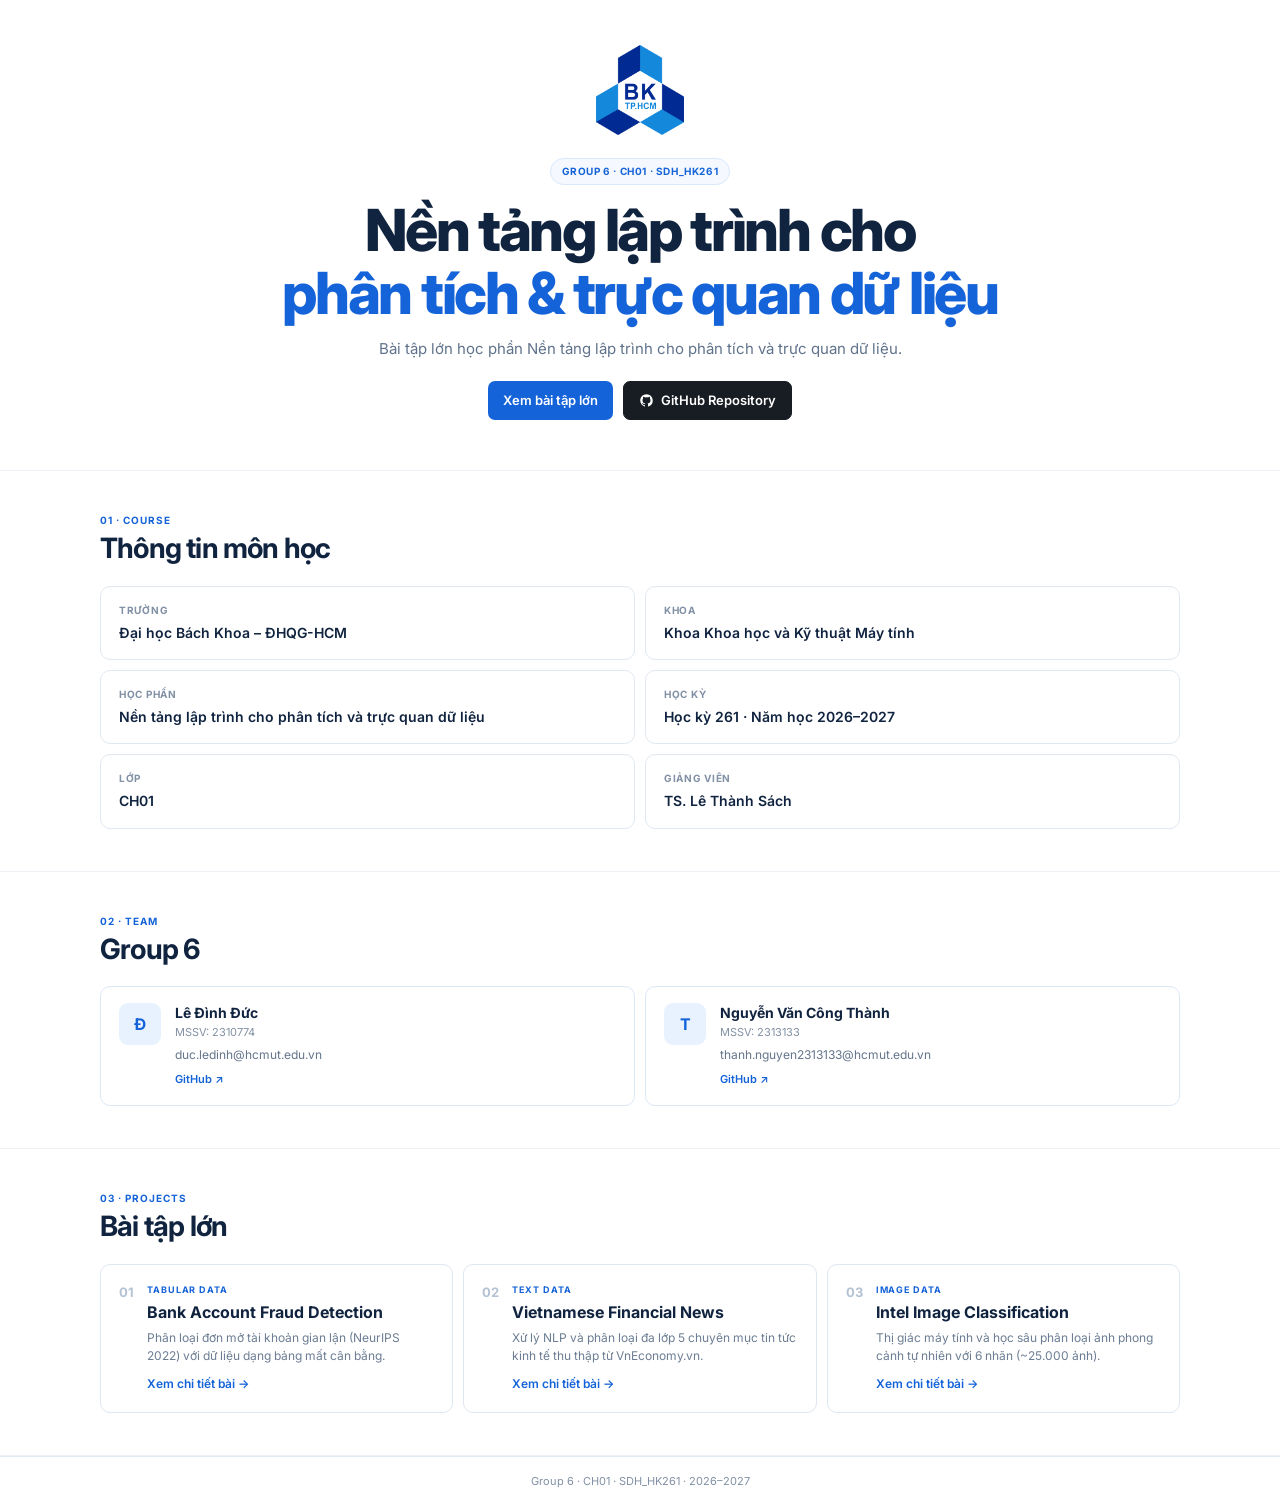
==== web/index.html @ 6b81ff3a "create landing page" ====
<!DOCTYPE html>
<html lang="vi">
<head>
    <meta charset="UTF-8">
    <meta name="viewport" content="width=device-width, initial-scale=1.0">

    <title>BTL Nền tảng lập trình - Group 6</title>

    <meta
        name="description"
        content="Landing page Bài tập lớn môn Nền tảng lập trình cho phân tích và trực quan dữ liệu - Group 6."
    >

    <link rel="stylesheet" href="css/base.css">
    <link rel="stylesheet" href="css/home.css">

    <link rel="preconnect" href="https://fonts.googleapis.com">
    <link rel="preconnect" href="https://fonts.gstatic.com" crossorigin>

    <link
        href="https://fonts.googleapis.com/css2?family=Inter:wght@400;500;600;700;800&display=swap"
        rel="stylesheet"
    >
</head>

<body>

<main>

    <!-- ================= HERO ================= -->

    <section class="hero">

        <div class="hero-logo">
            <img
                src="assets/logo.png"
                alt="Đại học Bách Khoa - ĐHQG-HCM"
            >
        </div>

        <div class="badge">
            GROUP 6 · CH01 · SDH_HK261
        </div>

        <h1>
            Nền tảng lập trình cho
            <span>phân tích & trực quan dữ liệu</span>
        </h1>

        <p class="hero-description">
            Bài tập lớn học phần Nền tảng lập trình cho
            phân tích và trực quan dữ liệu.
        </p>

        <div class="hero-actions">

            <a href="#assignments" class="btn btn-primary">
                Xem bài tập lớn
            </a>

            <!-- Thay bằng repository thật của nhóm -->
            <a
                href="https://github.com/dducsw/co5177-data-analytics-and-visualization-project"
                class="btn btn-dark"
                target="_blank"
                rel="noopener noreferrer"
            >
                <svg width="15" height="15" viewBox="0 0 24 24" fill="currentColor" aria-hidden="true" style="margin-right: 7px;">
                    <path fill-rule="evenodd" clip-rule="evenodd" d="M12 2C6.477 2 2 6.484 2 12.017c0 4.425 2.865 8.18 6.839 9.504.5.092.682-.217.682-.483 0-.237-.008-.868-.013-1.703-2.782.605-3.369-1.343-3.369-1.343-.454-1.158-1.11-1.466-1.11-1.466-.908-.62.069-.608.069-.608 1.003.07 1.53 1.032 1.53 1.032.892 1.53 2.341 1.088 2.91.832.092-.647.35-1.088.636-1.338-2.22-.253-4.555-1.113-4.555-4.951 0-1.093.39-1.988 1.029-2.688-.103-.253-.446-1.272.098-2.65 0 0 .84-.27 2.75 1.026A9.564 9.564 0 0112 6.844c.85.004 1.705.115 2.504.337 1.909-1.296 2.747-1.027 2.747-1.027.546 1.379.202 2.398.1 2.651.64.7 1.028 1.595 1.028 2.688 0 3.848-2.339 4.695-4.566 4.943.359.309.678.92.678 1.855 0 1.338-.012 2.419-.012 2.747 0 .268.18.58.688.482A10.019 10.019 0 0022 12.017C22 6.484 17.522 2 12 2z" />
                </svg>
                GitHub Repository
            </a>

        </div>

    </section>


    <!-- ================= COURSE ================= -->

    <section id="course" class="section">

        <div class="container">

            <div class="section-heading">
                <span class="eyebrow">01 · COURSE</span>
                <h2>Thông tin môn học</h2>
            </div>

            <div class="info-grid">

                <div class="info-card">
                    <span class="info-label">Trường</span>
                    <h3>Đại học Bách Khoa – ĐHQG-HCM</h3>
                </div>

                <div class="info-card">
                    <span class="info-label">Khoa</span>
                    <h3>Khoa Khoa học và Kỹ thuật Máy tính</h3>
                </div>

                <div class="info-card">
                    <span class="info-label">Học phần</span>
                    <h3>
                        Nền tảng lập trình cho phân tích
                        và trực quan dữ liệu
                    </h3>
                </div>

                <div class="info-card">
                    <span class="info-label">Học kỳ</span>
                    <h3>Học kỳ 261 · Năm học 2026–2027</h3>
                </div>

                <div class="info-card">
                    <span class="info-label">Lớp</span>
                    <h3>CH01</h3>
                </div>

                <div class="info-card">
                    <span class="info-label">Giảng viên</span>
                    <h3>TS. Lê Thành Sách</h3>
                </div>

            </div>

        </div>

    </section>


    <!-- ================= TEAM ================= -->

    <section id="team" class="section section-blue">

        <div class="container">

            <div class="section-heading">
                <span class="eyebrow">02 · TEAM</span>
                <h2>Group 6</h2>
            </div>

            <div class="members">

                <!-- Thành viên 1 -->
                <div class="member-card">

                    <div class="member-avatar">
                        Đ
                    </div>

                    <div class="member-info">

                        <h3>Lê Đình Đức</h3>

                        <p class="student-id">
                            MSSV: 2310774
                        </p>

                        <p>
                            duc.ledinh@hcmut.edu.vn
                        </p>

                        <a
                            href="https://github.com/dducsw"
                            class="github-link"
                            target="_blank"
                            rel="noopener noreferrer"
                        >
                            GitHub ↗
                        </a>

                    </div>

                </div>


                <!-- Thành viên 2 -->
                <div class="member-card">

                    <div class="member-avatar">
                        T
                    </div>

                    <div class="member-info">

                        <h3>Nguyễn Văn Công Thành</h3>

                        <p class="student-id">
                            MSSV: 2313133
                        </p>

                        <p>
                            thanh.nguyen2313133@hcmut.edu.vn
                        </p>

                        <a
                            href="https://github.com/NguyenVanCongThanh"
                            class="github-link"
                            target="_blank"
                            rel="noopener noreferrer"
                        >
                            GitHub ↗
                        </a>

                    </div>

                </div>

            </div>


        </div>

    </section>


    <!-- ================= ASSIGNMENTS ================= -->

    <section id="assignments" class="section">

        <div class="container">

            <div class="section-heading">
                <span class="eyebrow">03 · PROJECTS</span>
                <h2>Bài tập lớn</h2>
            </div>

            <div class="assignment-grid">

                <!-- TABULAR -->

                <a
                    href="page/tabular/index.html"
                    class="assignment-card"
                >

                    <div class="assignment-number">
                        01
                    </div>

                    <div class="assignment-content">

                        <span class="assignment-type">
                            TABULAR DATA
                        </span>

                        <h3>
                            Bank Account Fraud Detection
                        </h3>

                        <p>
                            Phân loại đơn mở tài khoản gian lận (NeurIPS 2022) với dữ liệu dạng bảng mất cân bằng.
                        </p>

                        <span class="view-project">
                            Xem chi tiết bài →
                        </span>

                    </div>

                </a>


                <!-- TEXT -->

                <a
                    href="page/text/index.html"
                    class="assignment-card"
                >

                    <div class="assignment-number">
                        02
                    </div>

                    <div class="assignment-content">

                        <span class="assignment-type">
                            TEXT DATA
                        </span>

                        <h3>
                            Vietnamese Financial News
                        </h3>

                        <p>
                            Xử lý NLP và phân loại đa lớp 5 chuyên mục tin tức kinh tế thu thập từ VnEconomy.vn.
                        </p>

                        <span class="view-project">
                            Xem chi tiết bài →
                        </span>

                    </div>

                </a>


                <!-- IMAGE -->

                <a
                    href="page/image/index.html"
                    class="assignment-card"
                >

                    <div class="assignment-number">
                        03
                    </div>

                    <div class="assignment-content">

                        <span class="assignment-type">
                            IMAGE DATA
                        </span>

                        <h3>
                            Intel Image Classification
                        </h3>

                        <p>
                            Thị giác máy tính và học sâu phân loại ảnh phong cảnh tự nhiên với 6 nhãn (~25.000 ảnh).
                        </p>

                        <span class="view-project">
                            Xem chi tiết bài →
                        </span>

                    </div>

                </a>

            </div>

        </div>

    </section>


    <!-- ================= FOOTER ================= -->

    <footer class="footer">

        <div class="container footer-content">

            <span>
                Group 6 · CH01 · SDH_HK261 · 2026–2027
            </span>

        </div>

    </footer>

</main>

</body>
</html>
---- web/css/base.css ----
/* =========================
   RESET & BASE
========================= */

* {
    margin: 0;
    padding: 0;
    box-sizing: border-box;
}

html {
    scroll-behavior: smooth;
}

body {
    font-family: "Inter", sans-serif;
    color: #10233f;
    background: #ffffff;
    line-height: 1.5;
}

a {
    color: inherit;
    text-decoration: none;
}

.container {
    width: min(1080px, calc(100% - 36px));
    margin: 0 auto;
}


/* =========================
   HEADER & NAVIGATION
========================= */

.header {
    height: 62px;
    border-bottom: 1px solid #e7edf5;
    background: rgba(255, 255, 255, 0.96);
    position: sticky;
    top: 0;
    z-index: 100;
    backdrop-filter: blur(10px);
}

.nav {
    height: 100%;
    display: flex;
    align-items: center;
    justify-content: space-between;
    gap: 20px;
}

.logo {
    display: flex;
    align-items: center;
    font-weight: 700;
    font-size: 13px;
    color: #10233f;
}

.nav-links {
    display: flex;
    gap: 24px;
    font-size: 13px;
    color: #52657f;
}

.nav-links a {
    transition: color 0.2s ease;
}

.nav-links a:hover {
    color: #1463d8;
}


/* =========================
   BUTTONS
========================= */

.btn {
    display: inline-flex;
    align-items: center;
    justify-content: center;
    padding: 9px 15px;
    border-radius: 7px;
    font-size: 13px;
    font-weight: 600;
    transition:
        background 0.2s ease,
        transform 0.2s ease,
        border-color 0.2s ease;
}

.btn-primary {
    background: #1463d8;
    color: #ffffff;
}

.btn-primary:hover {
    background: #0d50b5;
    transform: translateY(-1px);
}

.btn-secondary {
    background: #f0f4fa;
    color: #1a3353;
    border: 1px solid #d0dbe7;
}

.btn-secondary:hover {
    background: #e2ecf7;
    transform: translateY(-1px);
}

.btn-outline {
    background: #ffffff;
    color: #1463d8;
    border: 1px solid #c7dcf6;
}

.btn-outline:hover {
    background: #f5f9ff;
    border-color: #1463d8;
    transform: translateY(-1px);
}

.btn-dark {
    background: #181d24;
    color: #ffffff;
    border: 1px solid #181d24;
}

.btn-dark:hover {
    background: #0d1117;
    border-color: #0d1117;
    transform: translateY(-1px);
    box-shadow: 0 4px 12px rgba(16, 35, 63, 0.15);
}

.btn svg {
    flex-shrink: 0;
}

.btn-sm {
    padding: 6px 12px;
    font-size: 12px;
    border-radius: 6px;
}


/* =========================
   BADGES & LABELS
========================= */

.badge {
    display: inline-block;
    margin-bottom: 14px;
    padding: 5px 11px;
    border: 1px solid #d9e8fb;
    border-radius: 20px;
    background: #f5f9ff;
    color: #1463d8;
    font-size: 10px;
    font-weight: 700;
    letter-spacing: 0.6px;
}

.eyebrow {
    display: block;
    margin-bottom: 4px;
    color: #1463d8;
    font-size: 10px;
    font-weight: 700;
    letter-spacing: 1px;
}


/* =========================
   COMMON SECTION
========================= */

.section {
    padding: 42px 0;
    background: #ffffff;
    border-bottom: 1px solid #edf1f6;
}

.section-blue {
    background: #ffffff;
}

.section-heading {
    margin-bottom: 20px;
}

.section-heading h2 {
    font-size: 28px;
    line-height: 1.2;
    letter-spacing: -0.8px;
}


/* =========================
   ASSIGNMENT CARDS (SHARED)
========================= */

.assignment-grid {
    display: grid;
    grid-template-columns: repeat(3, 1fr);
    gap: 10px;
}

.assignment-card {
    display: flex;
    gap: 13px;
    padding: 18px;
    border: 1px solid #dfe7f0;
    border-radius: 10px;
    background: #ffffff;
    transition:
        transform 0.2s ease,
        box-shadow 0.2s ease,
        border-color 0.2s ease;
}

.assignment-card:hover {
    transform: translateY(-2px);
    border-color: #b9d2f2;
    box-shadow: 0 8px 20px rgba(31, 78, 121, 0.06);
}

.assignment-number {
    flex-shrink: 0;
    color: #b4c2d3;
    font-size: 13px;
    font-weight: 700;
}

.assignment-type {
    display: block;
    color: #1463d8;
    font-size: 9px;
    font-weight: 700;
    letter-spacing: 0.9px;
}

.assignment-content {
    flex: 1;
}

.assignment-content h3 {
    margin-top: 5px;
    font-size: 16px;
    line-height: 1.35;
    color: #10233f;
}

.assignment-content p {
    margin-top: 6px;
    color: #6c7d93;
    font-size: 12px;
    line-height: 1.5;
}

.view-project {
    display: inline-block;
    margin-top: 10px;
    color: #1463d8;
    font-size: 12px;
    font-weight: 600;
}


/* =========================
   FOOTER
========================= */

.footer {
    padding: 16px 0;
    background: #ffffff;
    border-top: 1px solid #e5ebf2;
}

.footer-content {
    display: flex;
    justify-content: center;
    align-items: center;
    text-align: center;
    color: #8190a4;
    font-size: 11px;
}


/* =========================
   BASE RESPONSIVE
========================= */

@media (max-width: 850px) {
    .nav-links {
        display: none;
    }

    .section {
        padding: 40px 0;
    }
}

@media (max-width: 600px) {
    .container {
        width: min(100% - 28px, 1080px);
    }

    .header {
        height: 58px;
    }

    .section {
        padding: 35px 0;
    }

    .section-heading {
        margin-bottom: 17px;
    }

    .section-heading h2 {
        font-size: 26px;
    }

    .assignment-card {
        padding: 16px;
    }

    .footer {
        padding: 15px 0;
    }

    .footer-content {
        line-height: 1.5;
    }
}
---- web/css/home.css ----
/* =========================
   HERO
========================= */

.hero {
    padding: 45px 20px 50px;
    text-align: center;
    background: #ffffff;
    border-bottom: 1px solid #edf1f6;
}

.hero-content {
    max-width: 850px;
    margin: 0 auto;
}

.hero-logo {
    margin-bottom: 16px;
}

.hero-logo img {
    width: 90px;
    height: 90px;
    object-fit: contain;
}

.hero h1 {
    max-width: 850px;
    margin: 0 auto;
    font-size: clamp(36px, 5vw, 58px);
    line-height: 1.08;
    letter-spacing: -2.3px;
    font-weight: 800;
}

.hero h1 span {
    display: block;
    color: #1463d8;
}

.hero-description {
    max-width: 600px;
    margin: 14px auto 0;
    color: #60728b;
    font-size: 15px;
}

.hero-actions {
    display: flex;
    justify-content: center;
    gap: 10px;
    margin-top: 20px;
}


/* =========================
   COURSE
========================= */

.info-grid {
    display: grid;
    grid-template-columns: repeat(2, 1fr);
    gap: 10px;
}

.info-card {
    padding: 16px 18px;
    border: 1px solid #e1e8f0;
    border-radius: 10px;
    background: #ffffff;
}

.info-label {
    display: block;
    margin-bottom: 5px;
    color: #8190a4;
    font-size: 10px;
    font-weight: 700;
    letter-spacing: 0.7px;
    text-transform: uppercase;
}

.info-card h3 {
    font-size: 14px;
    line-height: 1.45;
    font-weight: 600;
}


/* =========================
   TEAM
========================= */

.team-header {
    display: flex;
    justify-content: space-between;
    align-items: center;
    margin-bottom: 12px;
    padding: 15px 18px;
    border: 1px solid #dce8f6;
    border-radius: 10px;
    background: #ffffff;
}

.group-name {
    font-size: 20px;
    color: #1463d8;
}


.members {
    display: grid;
    grid-template-columns: repeat(2, 1fr);
    gap: 10px;
}

.member-card {
    display: flex;
    gap: 14px;
    padding: 16px 18px;
    border: 1px solid #dce8f6;
    border-radius: 10px;
    background: #ffffff;
}

.member-avatar {
    flex-shrink: 0;
    width: 42px;
    height: 42px;
    display: flex;
    align-items: center;
    justify-content: center;
    border-radius: 9px;
    background: #e8f2ff;
    color: #1463d8;
    font-weight: 700;
}

.member-info h3 {
    font-size: 14px;
    line-height: 1.4;
}

.student-id {
    margin-top: 1px;
    color: #8291a4;
    font-size: 11px;
}

.member-info > p:not(.student-id) {
    margin-top: 6px;
    color: #64758c;
    font-size: 12px;
}

.github-link {
    display: inline-block;
    margin-top: 7px;
    color: #1463d8;
    font-size: 11px;
    font-weight: 600;
}




/* =========================
   HOME RESPONSIVE
========================= */

@media (max-width: 850px) {
    .hero {
        padding: 40px 18px 45px;
    }

    .assignment-grid {
        grid-template-columns: 1fr;
    }
}

@media (max-width: 600px) {
    .hero {
        padding: 32px 15px 38px;
    }

    .hero-logo {
        margin-bottom: 12px;
    }

    .hero-logo img {
        width: 78px;
        height: 78px;
    }

    .hero h1 {
        font-size: 36px;
        letter-spacing: -1.6px;
    }

    .hero-description {
        margin-top: 12px;
        font-size: 14px;
    }

    .hero-actions {
        margin-top: 18px;
    }

    .info-grid,
    .members {
        grid-template-columns: 1fr;
    }

    .info-card {
        padding: 15px 16px;
    }

    .team-header {
        align-items: flex-start;
        flex-direction: column;
        gap: 6px;
        padding: 15px 16px;
    }

    .member-card {
        padding: 15px 16px;
    }


    .team-repository-card {
        flex-direction: column;
        align-items: flex-start;
        gap: 12px;
        padding: 14px 16px;
    }
}
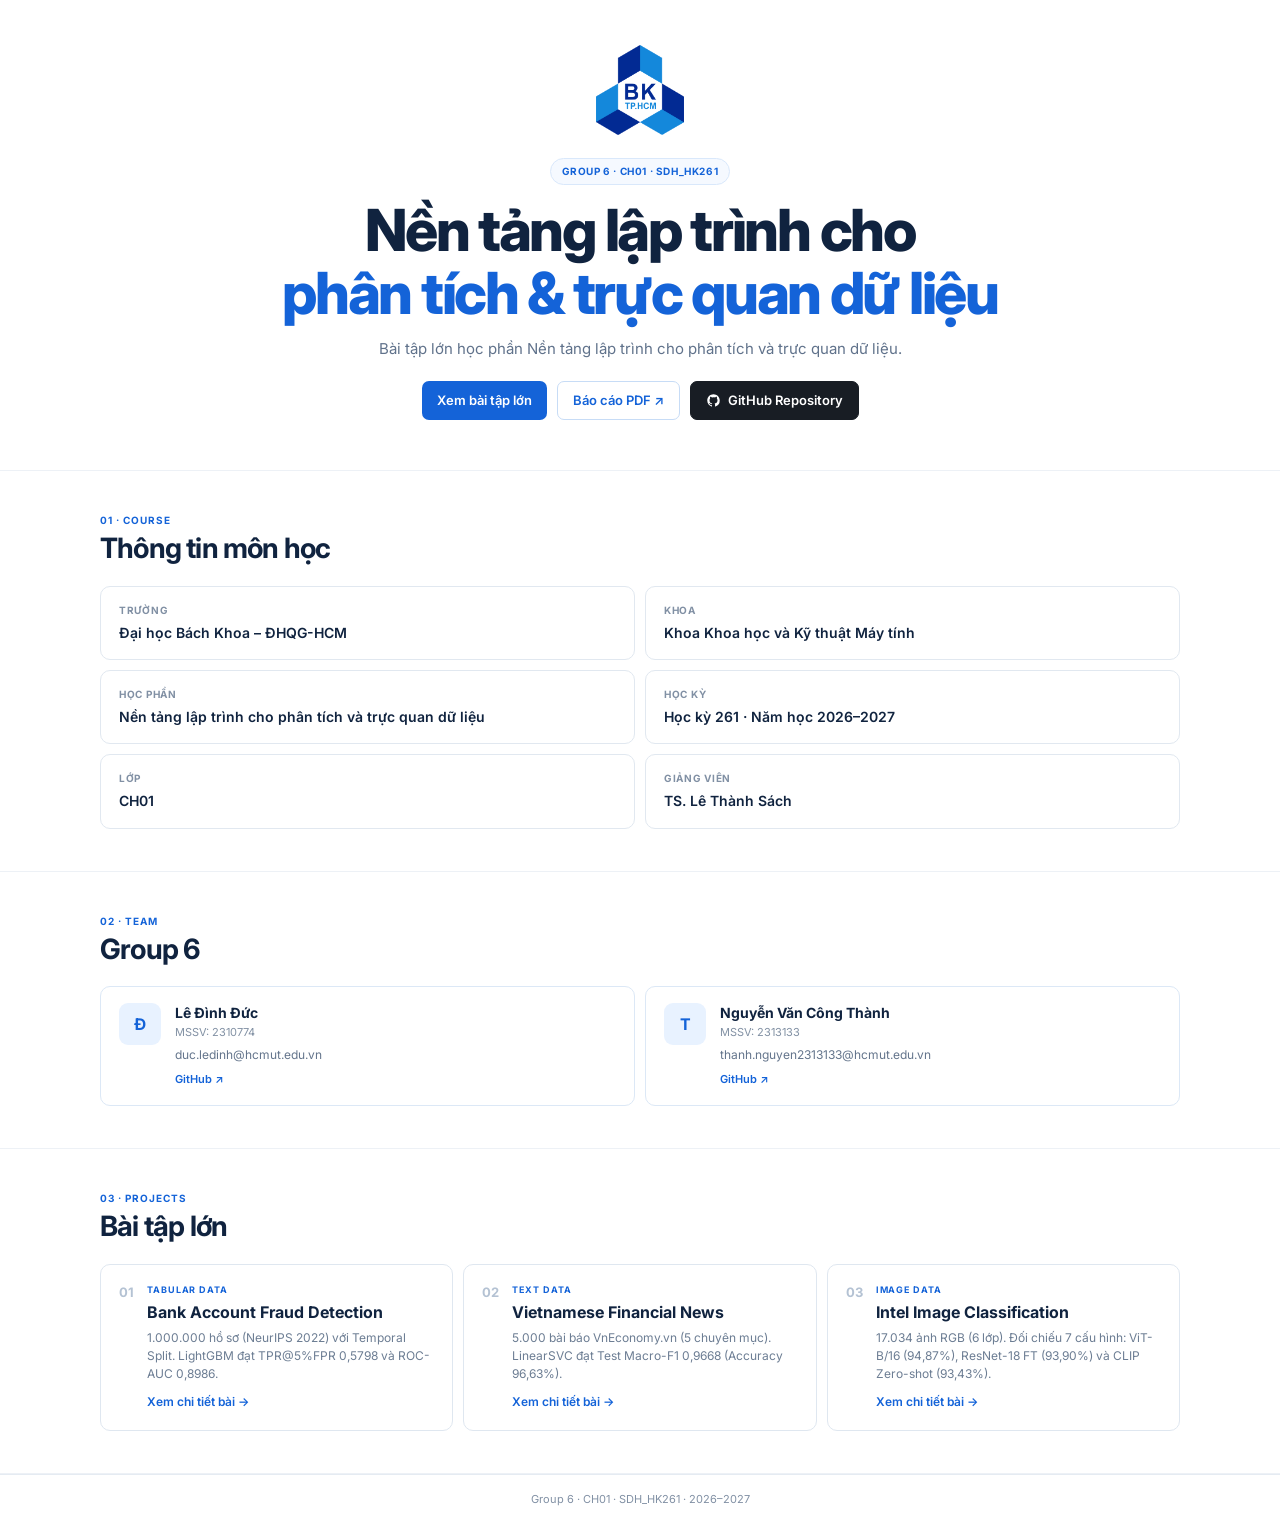
==== commit 9950c98c: "feat: add project results report, data figures, and image lightbox feature" ====
--- a/web/index.html
+++ b/web/index.html
@@ -56,6 +56,15 @@
 
             <a href="#assignments" class="btn btn-primary">
                 Xem bài tập lớn
+            </a>
+
+            <a
+                href="assets/Group6-report.pdf"
+                class="btn btn-outline"
+                target="_blank"
+                rel="noopener noreferrer"
+            >
+                Báo cáo PDF ↗
             </a>
 
             <!-- Thay bằng repository thật của nhóm -->
@@ -250,7 +259,7 @@
                         </h3>
 
                         <p>
-                            Phân loại đơn mở tài khoản gian lận (NeurIPS 2022) với dữ liệu dạng bảng mất cân bằng.
+                            1.000.000 hồ sơ (NeurIPS 2022) với Temporal Split. LightGBM đạt TPR@5%FPR 0,5798 và ROC-AUC 0,8986.
                         </p>
 
                         <span class="view-project">
@@ -284,7 +293,7 @@
                         </h3>
 
                         <p>
-                            Xử lý NLP và phân loại đa lớp 5 chuyên mục tin tức kinh tế thu thập từ VnEconomy.vn.
+                            5.000 bài báo VnEconomy.vn (5 chuyên mục). LinearSVC đạt Test Macro-F1 0,9668 (Accuracy 96,63%).
                         </p>
 
                         <span class="view-project">
@@ -318,7 +327,7 @@
                         </h3>
 
                         <p>
-                            Thị giác máy tính và học sâu phân loại ảnh phong cảnh tự nhiên với 6 nhãn (~25.000 ảnh).
+                            17.034 ảnh RGB (6 lớp). Đối chiếu 7 cấu hình: ViT-B/16 (94,87%), ResNet-18 FT (93,90%) và CLIP Zero-shot (93,43%).
                         </p>
 
                         <span class="view-project">
